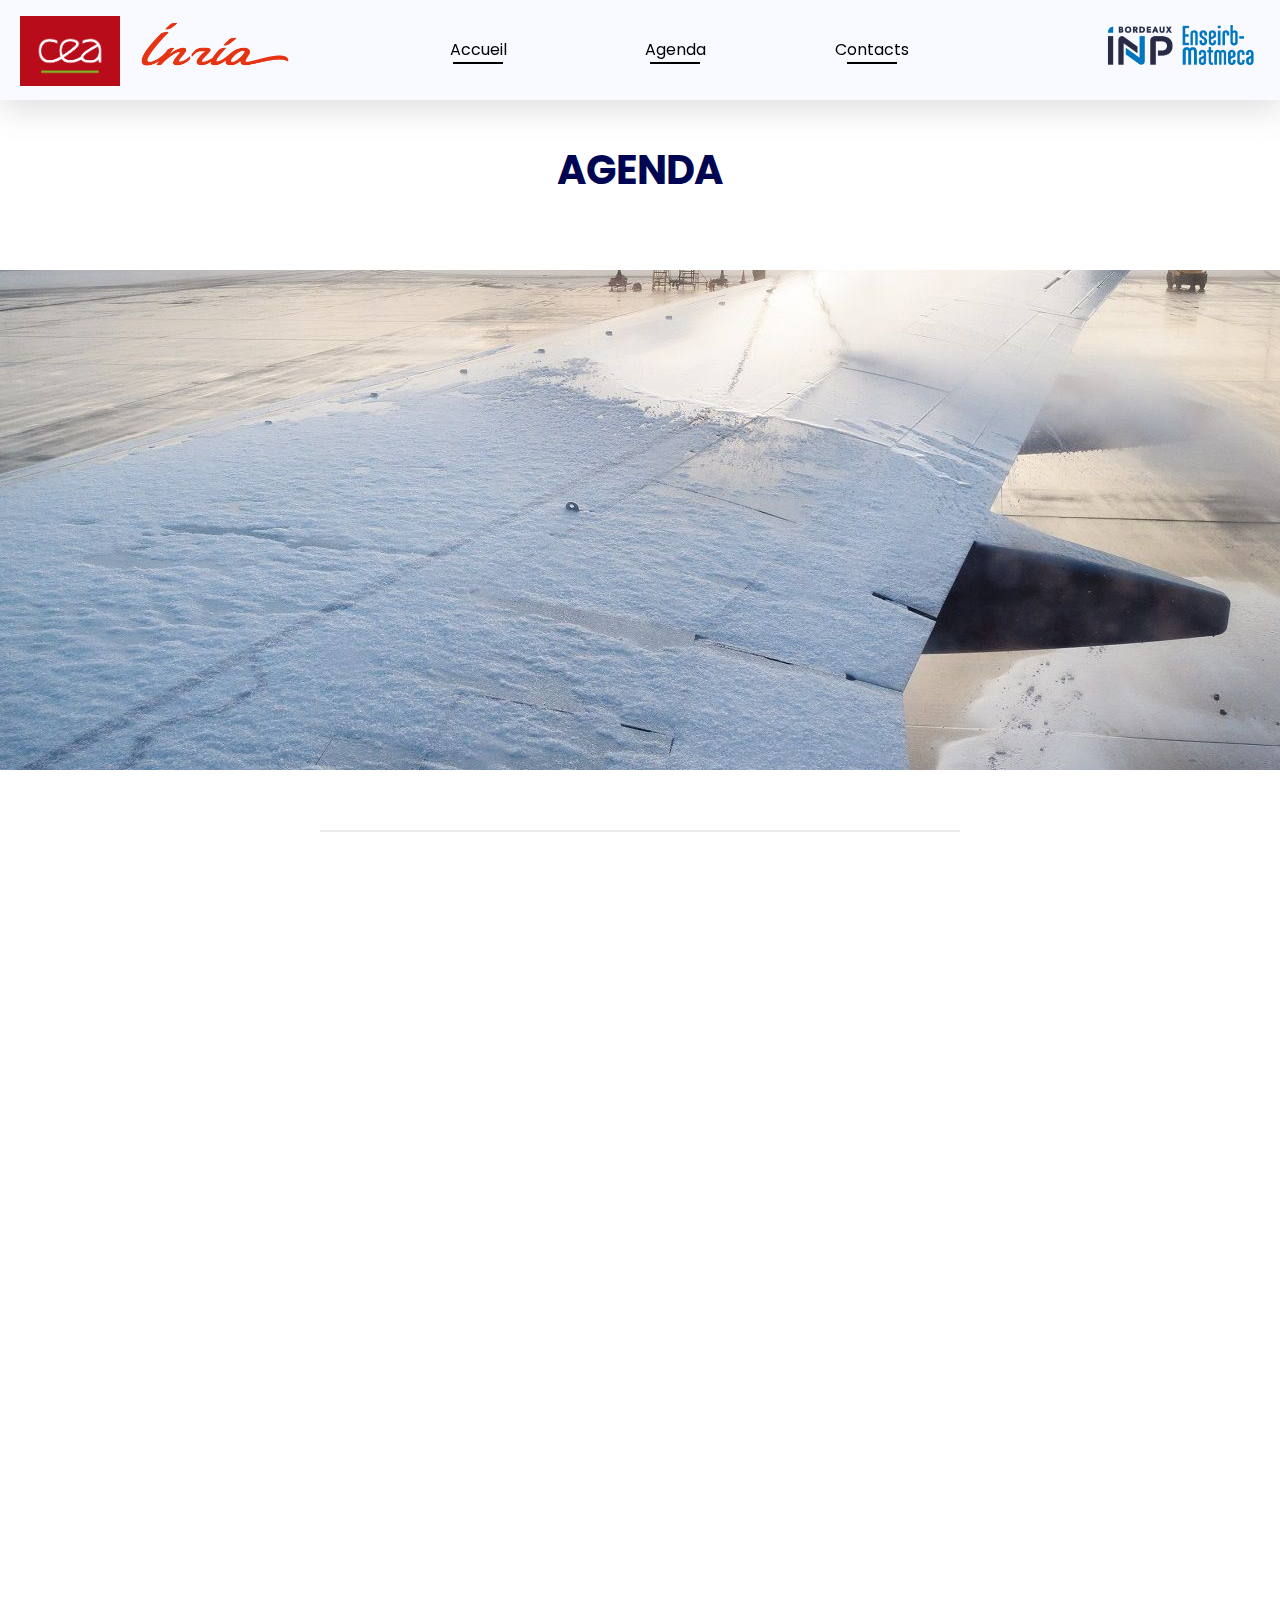
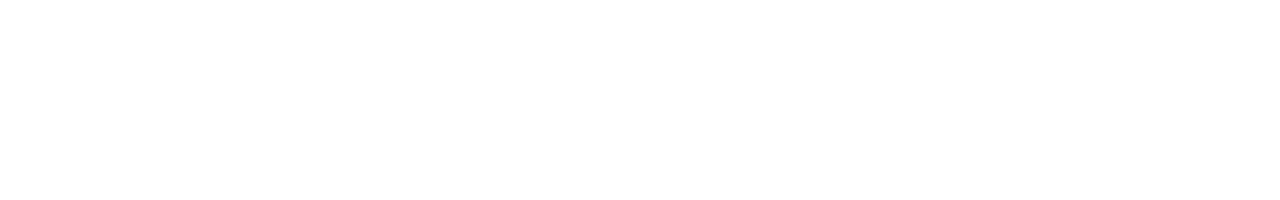
==== Agenda/index.html @ e5166c4a "Add files via upload" ====
<!DOCTYPE html>

<html>

    <head>

        <meta charset="UTF-8">
        <link rel="stylesheet" href="style.css">
        <title>Agenda - Givrage</title>

    </head>

    <body>


        <div class="all">

            <div class="nav">

                <ul class="logo_2">
                    <a href="../index.html"><div class="logo_cea"></div></a>
                    <a href="../index.html"><div class="logo_inria"></div></a>
                </ul>

                <ul class="milieu">

                    <ul class="normal">
                        <a href="../index.html"><li>Accueil</li></a>
                        <div class="trait"></div>
                    </ul>

                    <ul class="particulier">  
                        <a href="./index.html"><li>Agenda</li></a>
                        <div class="trait"></div>
                    </ul>

                    <ul class="normal">
                        <a href="../Contacts/index.html"><li>Contacts</li></a>
                        <div class="trait"></div>
                    </ul>

                </ul>

                <a href="../index.html"><div class="logo"></div></a>
                
            
            </div>

            <div class="titre_partie">

                <div>
                    Agenda
                </div>
                
                
            </div>

            <div class="titre_photo">


            </div>
    
            <div class="trait-niveau">

                <div class="trait-intro">

                </div>

            </div>





        </div>





    </body>


</html>
---- Agenda/style.css ----
@import url('https://fonts.googleapis.com/css2?family=Poppins&display=swap');
@import url('https://fonts.googleapis.com/css2?family=Dancing+Script&display=swap');

*{
    padding: 0; 
    margin: 0; 
}

body{
    scroll-behavior: smooth;
    /* background-image: url("./asset/givrage.jpeg");   */
    background-size: cover;
    background-position:top; 
    background-repeat: no-repeat;

}

li{

    list-style-type: none;
}

a{
    text-decoration: none;
}


.nav{
    position: fixed; 
    display: flex;
    align-items: center;
    justify-content: space-between;
    height: 100px;
    width: 100%;
    /* background-color: rgba(0, 255, 255, 0); */
    background-color: rgba(237, 242, 255, 0.416);
    transition: width 0.5s, height 1s, background-color 0.4s, transform 0.5s;
    z-index: 1000;

}

.nav li{
    color : black; 
}

.nav:hover{
    background-color: rgba(237, 242, 255, 0.416);
    box-shadow: 2px 8px 32px rgba(91, 88, 88, 0.21);
}

.all{
    
    height: 200vh;

}

.logo{
    
    width: 200px;
    height: 100px;

    margin-left: 20px;
    margin-bottom: 70px;
    background-image: url("./asset/Logo_ENSEIRB-MATMECA-Bordeaux_INP.svg.png");  
    background-size: cover;
    background-repeat: no-repeat;

}

.milieu{
    display: flex;
    flex-direction: row;
}

.milieu li{
    font-family: 'Poppins', sans-serif;

}

.milieu .normal{
    display: flex;
    flex-direction: column;
    justify-content: center;
    align-items: center;
    width: 70px;
    margin : 5px 50px; 
    padding: 8px 9px;
    border-radius: 20px 0px 20px 0px;
    transition: width 0.5s, height 1s, background-color 0.4s, transform 0.5s;

}

.particulier{
    display: flex;
    flex-direction: column;
    justify-content: center;
    align-items: center;
    width: 70px;
    margin : 5px 50px; 
    border-radius: 20px 0px 20px 0px;
    padding: 8px 18px;
    transition: width 0.5s, height 1s, background-color 0.9s, transform 0.5s;

    
}

.milieu ul:hover{
    background-color: rgba(113, 113, 113, 0.569);

}

.trait{
    background-color: black;
    height: 2px;
    width: 50px;
}



.logo_2{
    display: flex;
    flex-direction: row;
}

.logo_cea{
    
    width: 100px;
    height: 70px;

    margin-left: 20px;
    margin-bottom: 13px;
    background-image: url("./asset/CEA_logo_nouveau.svg.png");  
    background-size: cover;
    background-position: center;
    margin-top: 15px;

}


.logo_inria{
    
    width: 150px;
    height: 70px;

    margin-left: 20px;
    margin-bottom: 13px;
    background-image: url("./asset/Inr_logo_fr_rouge.png");  
    background-size: cover;
    background-position: center;
    margin-top: 15px;


}


.titre_partie{
    padding-top: 70px;

    font-family: 'Poppins', sans-serif; 
    font-weight: bold; 
    width: 100%;  
    height: 200px; 
    display: flex; 
    justify-content: center; 
    align-items: center;
    font-size: 40px;  
    text-transform: uppercase; 
    color:#000651;

    background-color: eaeaea36; 

    /* background-color: black;  */
}

.titre_photo{
    width: 100%;  
    height: 500px;
    background-image: url("./asset/givrage.jpeg");  
    background-size: cover;
    background-position:center; 
    background-repeat: no-repeat;

}


.titre_photo-1{
    width: 100%;  
    height: 500px;
    background-image: url("./asset/avion.jpg");  
    background-size: cover;
    background-position:center; 
    background-repeat: no-repeat;

}

.trait-niveau{

    display: flex; 
    justify-content: center; 
    align-content: center; 
    width: 100%;  
    height: 50px;

}

.trait-intro{

    margin-top: 60px; 
    width: 50%;  
    height: 2px;
    background-color:#00000014;  
}


.first{

    display: flex; 
    justify-content: center; 
    align-items: center; 
    height: 100vh; 
    width: 100%; 
    /* background-color: black;  */

}

.contenu{

    display: flex; 
    flex-direction: row; 
    justify-content: space-around; 
    margin-top: 100px; 
    height: 500px; 
    width: 100%; 
    
}

.ecrire{

    display: flex; 
    flex-direction: column; 
    align-content: center;
    justify-content: center; 
    height: 500px;
    width: 30%; 
    font-family: "Poppins", sans-serif; 
}

.image-1{

    height: 500px;
    width: 33%; 
    background-image: url("./images/1Goutte_cst_2D_pos.png");  
    background-size: cover;
}



.image-2{


    height: 500px;
    width: 33%; 
    background-image: url("./images/1Goutte_cst_2D_vit.png");  
    background-size: cover;
    z-index: 1000;
}


.image-3{


    height: 500px;
    width: 33%; 
    background-image: url("./images/1Goutte_cst_2D_Re.png");  
    background-size: cover;
    z-index: 1000;
}

.image-4{


    height: 500px;
    width: 33%; 
    background-image: url("./images/xGouttes_cst_3D_pos.png");  
    background-size: cover;
    z-index: 1000;
}


.image-5{


    height: 500px;
    width: 33%; 
    background-image: url("./images/1goutte_ecoulementpotentiel_2D-Pos.png");  
    background-size: cover;
    z-index: 1000;
}


.image-6{


    height: 500px;
    width: 33%; 
    background-image: url("./images/1goutte_ecpot_2D-Vitesse.png");  
    background-size: cover;
    z-index: 1000;
}












.image-7{

    height: 500px;
    width: 33%; 
    background-image: url("./images/1goutte_ecpot_2D-RE.png");  
    background-size: cover;
}



.image-8{


    height: 500px;
    width: 33%; 
    background-image: url("./images/xGouttes_ecpot_2D.png");  
    background-size: cover;
    z-index: 1000;
}


.image-9{


    height: 500px;
    width: 33%; 
    background-image: url("./images/1goutte-ecpot-3D-pos.png");  
    background-size: cover;
    z-index: 1000;
}

.image-10{


    height: 500px;
    width: 33%; 
    background-image: url("./images/1goutte_ecpot_3D-Vitesse.png");  
    background-size: cover;
    z-index: 1000;
}


.image-11{


    height: 500px;
    width: 33%; 
    background-image: url("./images/1goutte_ecpot_3D-RE.png");  
    background-size: cover;
    z-index: 1000;
}


.image-12{


    height: 500px;
    width: 33%; 
    background-image: url("./images/xGouttes_ecpot_3D_pos.png");  
    background-size: cover;
    z-index: 1000;
}















.trait-fin{

    height: 2px; 
    width: 100%; 
    margin-top: 20px; 
    background-color:#00000014;  

}
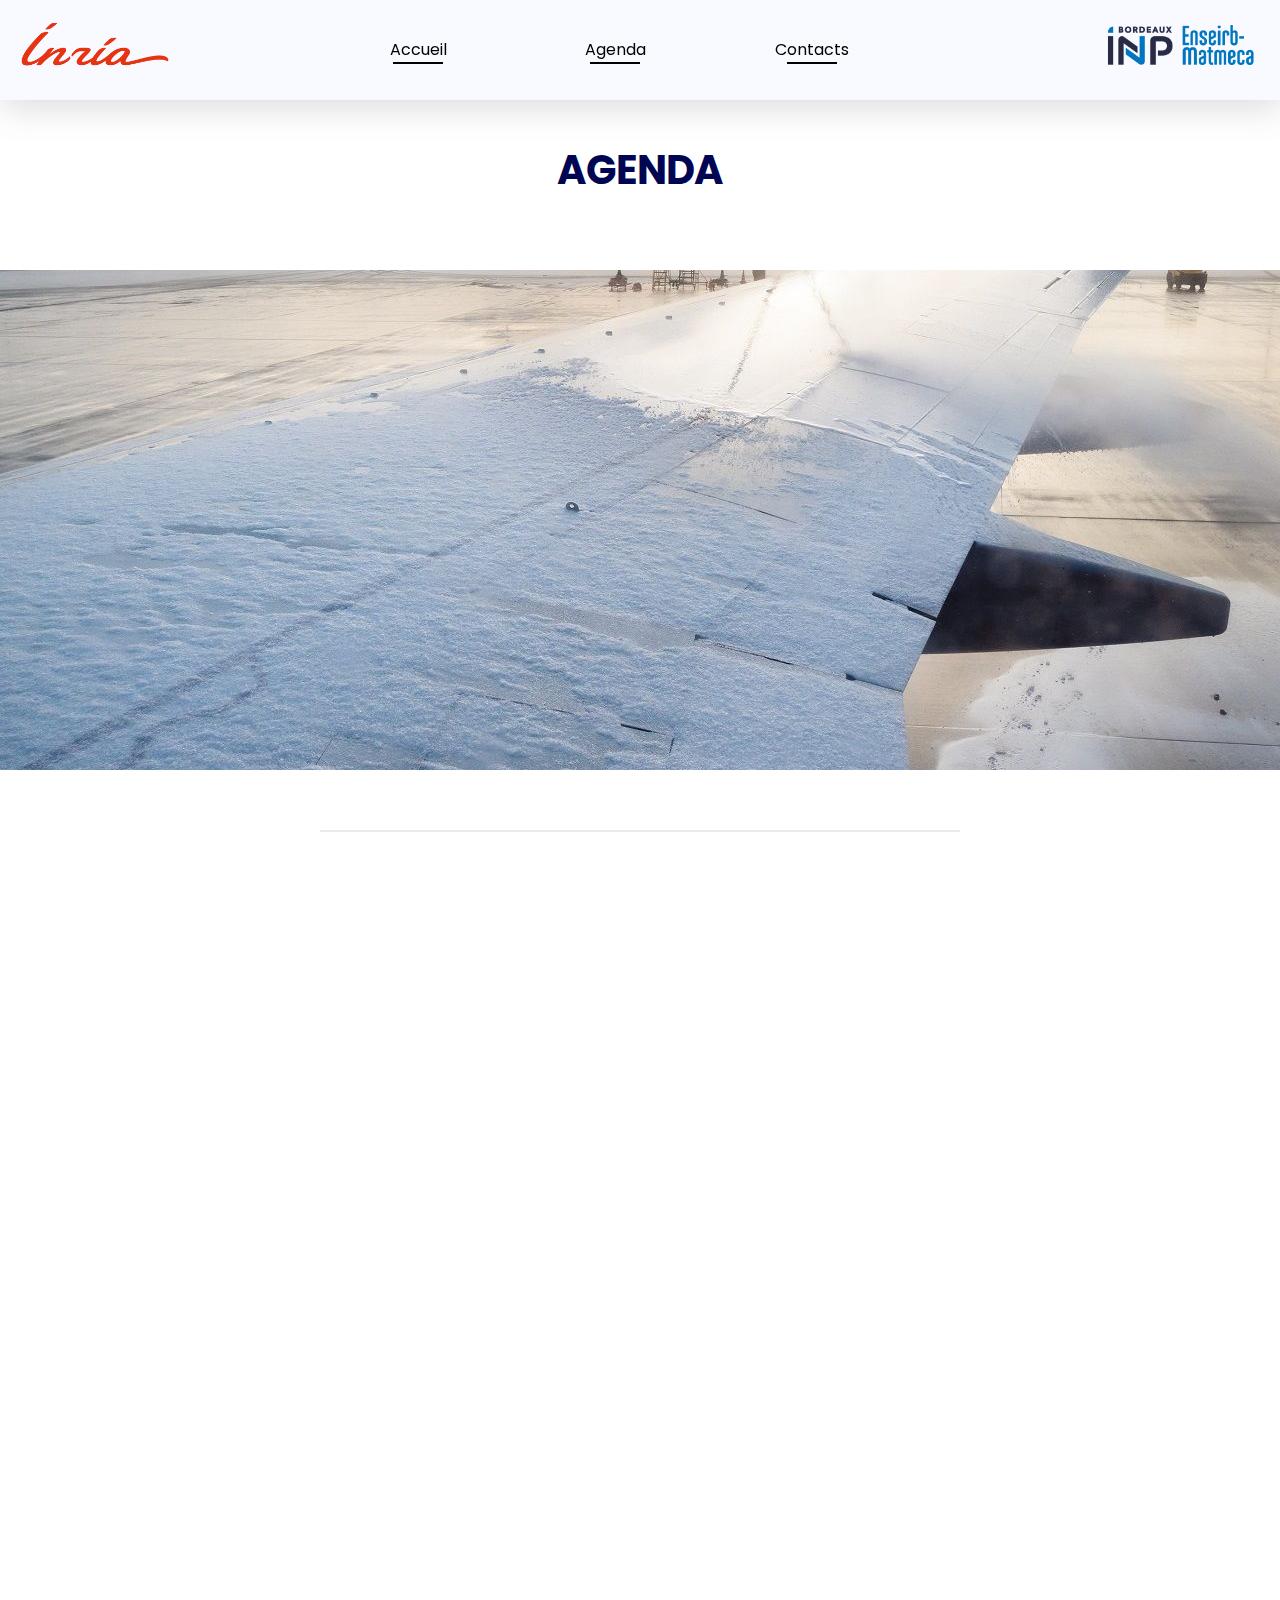
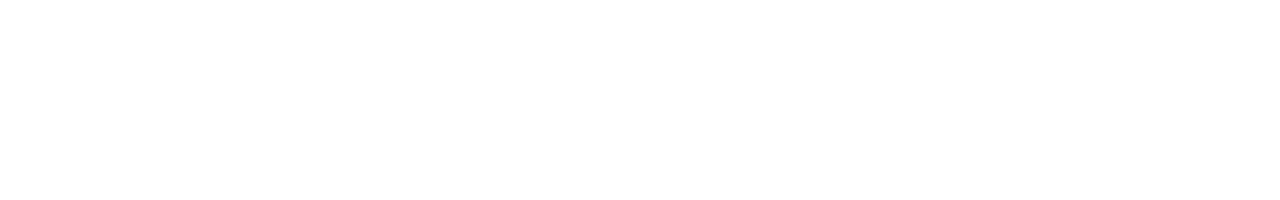
==== commit d5fb07eb: "Correction Logo" ====
--- a/Agenda/index.html
+++ b/Agenda/index.html
@@ -18,7 +18,6 @@
             <div class="nav">
 
                 <ul class="logo_2">
-                    <a href="../index.html"><div class="logo_cea"></div></a>
                     <a href="../index.html"><div class="logo_inria"></div></a>
                 </ul>
 
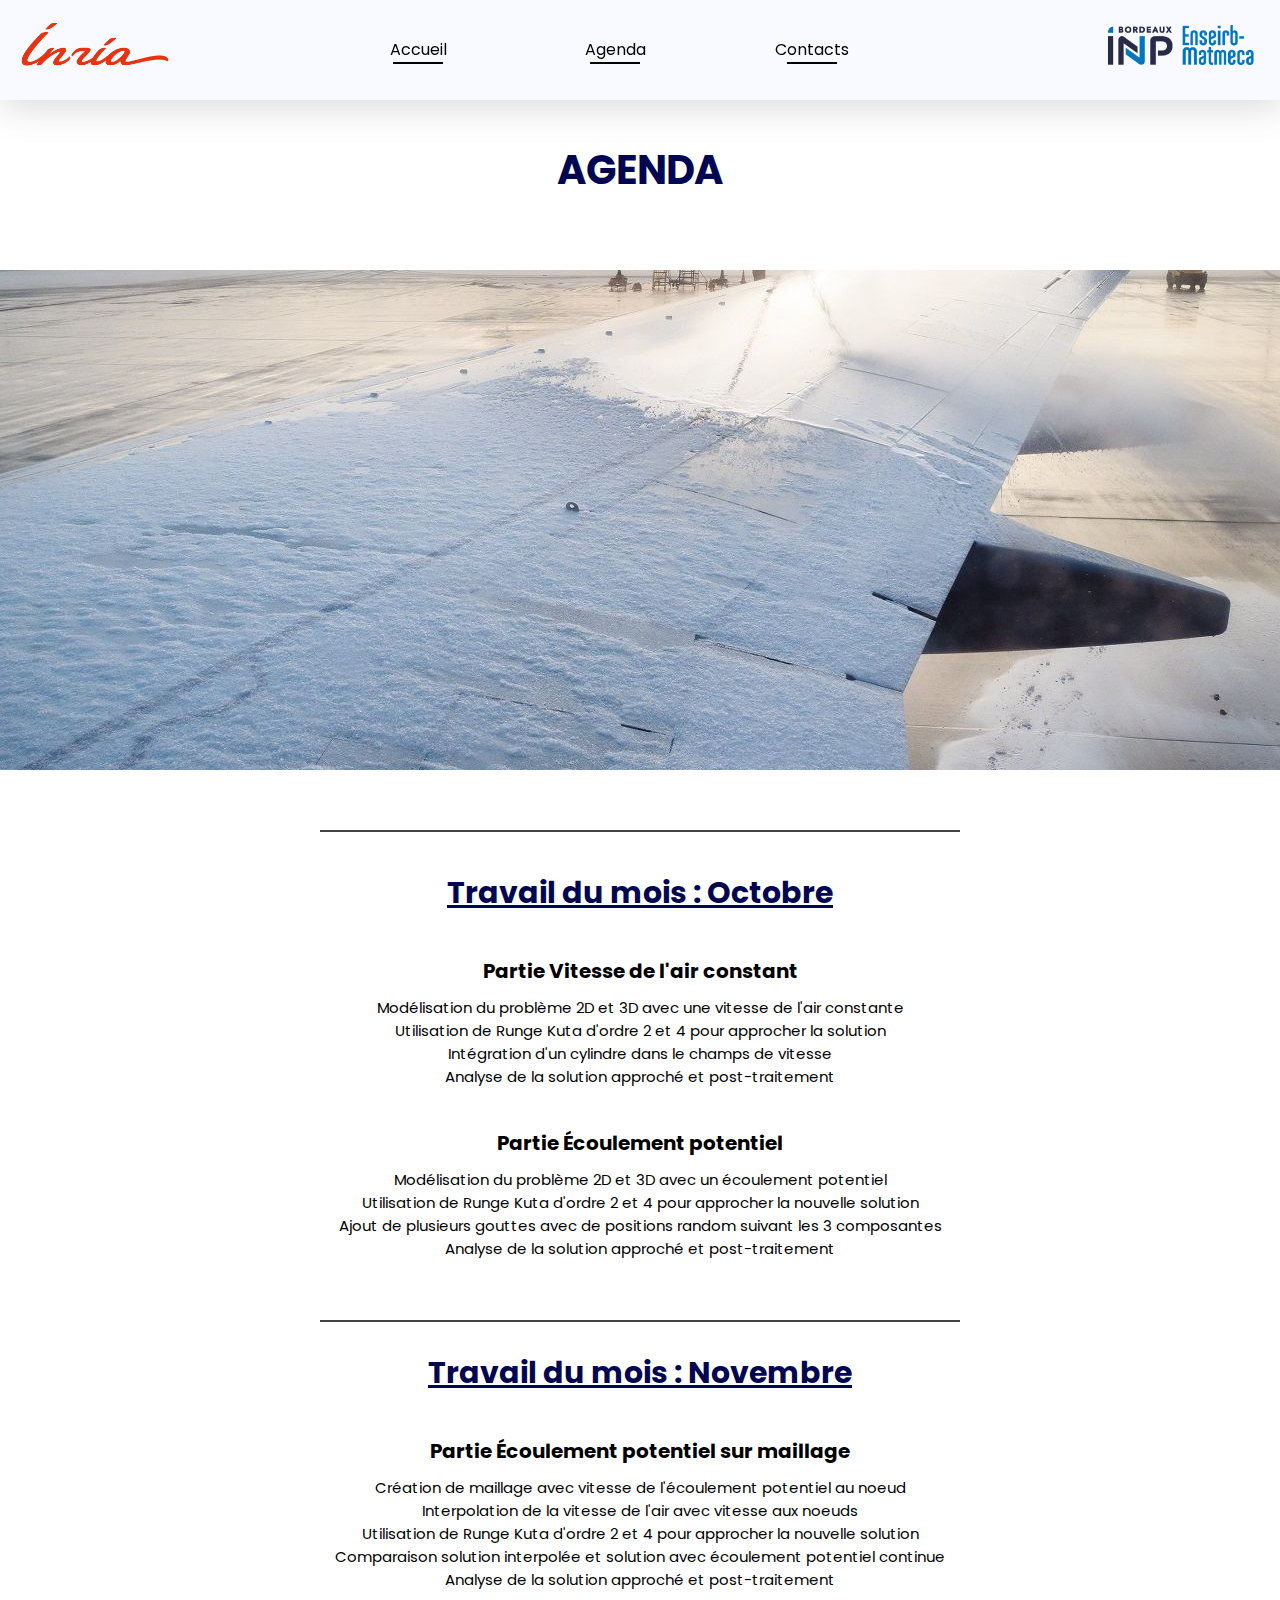
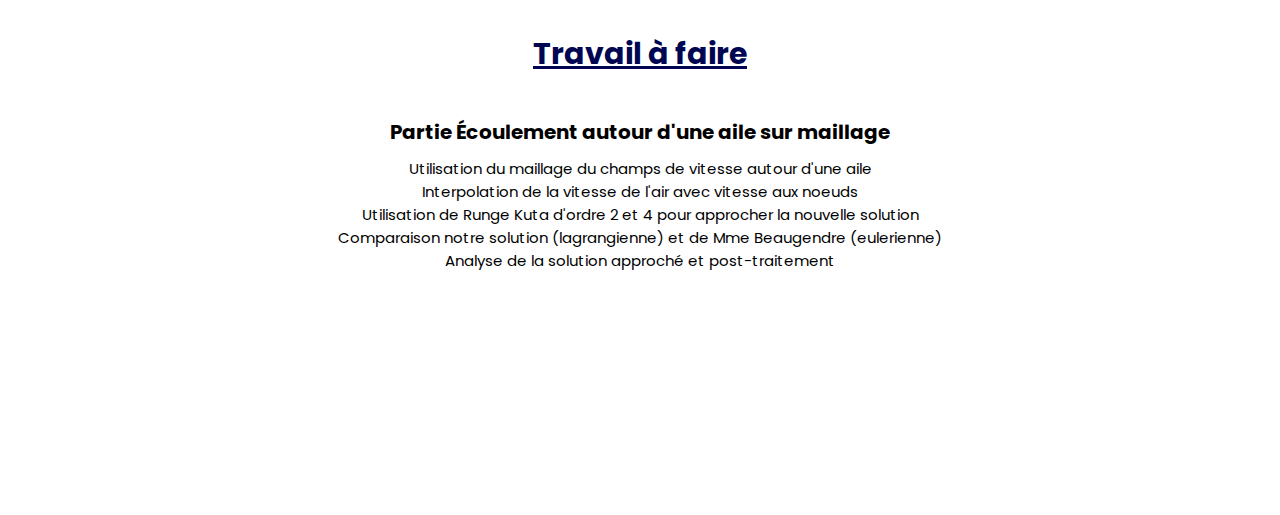
==== commit 90f35a37: "ajout de la page agenda" ====
--- a/Agenda/index.html
+++ b/Agenda/index.html
@@ -61,12 +61,69 @@
     
             <div class="trait-niveau">
 
-                <div class="trait-intro">
-
-                </div>
+                <div class="trait-intro"></div>
 
             </div>
 
+
+            <div class="bloc_note">
+
+                <div class="mois">
+                    <div>Travail du mois : Octobre</div> 
+                </div>
+
+                <ul class="task">
+                    <div class="titre">Partie Vitesse de l'air constant</div>
+                    <li>Modélisation du problème 2D et 3D avec une vitesse de l'air constante</li>
+                    <li>Utilisation de Runge Kuta d'ordre 2 et 4 pour approcher la solution</li>
+                    <li>Intégration d'un cylindre dans le champs de vitesse</li>
+                    <li>Analyse de la solution approché et post-traitement</li>
+                </ul>
+
+                <ul class="task">
+                    <div class="titre">Partie Écoulement potentiel</div>
+                    <li>Modélisation du problème 2D et 3D avec un écoulement potentiel</li>
+                    <li>Utilisation de Runge Kuta d'ordre 2 et 4 pour approcher la nouvelle solution</li>
+                    <li>Ajout de plusieurs gouttes avec de positions random suivant les 3 composantes</li>
+                    <li>Analyse de la solution approché et post-traitement</li>
+                </ul>
+
+                <div class="trait-niveau">
+
+                    <div class="trait-intro"></div>
+    
+                </div>
+
+                <div class="mois_novembre">
+                    <div>Travail du mois : Novembre</div> 
+                </div>
+
+
+                <ul class="task">
+                    <div class="titre">Partie Écoulement potentiel sur maillage</div>
+                    <li>Création de maillage avec vitesse de l'écoulement potentiel au noeud</li>
+                    <li>Interpolation de la vitesse de l'air avec vitesse aux noeuds</li>
+                    <li>Utilisation de Runge Kuta d'ordre 2 et 4 pour approcher la nouvelle solution</li>
+                    <li>Comparaison solution interpolée et solution avec écoulement potentiel continue</li>
+                    <li>Analyse de la solution approché et post-traitement</li>
+                </ul>
+
+
+                <div class="mois_novembre">
+                    <div>Travail à faire</div> 
+                </div>
+
+
+                <ul class="task">
+                    <div class="titre">Partie Écoulement autour d'une aile sur maillage</div>
+                    <li>Utilisation du maillage du champs de vitesse autour d'une aile</li>
+                    <li>Interpolation de la vitesse de l'air avec vitesse aux noeuds</li>
+                    <li>Utilisation de Runge Kuta d'ordre 2 et 4 pour approcher la nouvelle solution</li>
+                    <li>Comparaison notre solution (lagrangienne) et de Mme Beaugendre (eulerienne)</li>
+                    <li>Analyse de la solution approché et post-traitement</li>
+                </ul>
+
+            </div>
 
 
 
--- a/Agenda/style.css
+++ b/Agenda/style.css
@@ -15,10 +15,7 @@
 
 }
 
-li{
-
-    list-style-type: none;
-}
+
 
 a{
     text-decoration: none;
@@ -50,7 +47,7 @@
 
 .all{
     
-    height: 200vh;
+    height: 235vh;
 
 }
 
@@ -74,8 +71,11 @@
 
 .milieu li{
     font-family: 'Poppins', sans-serif;
-
-}
+    list-style: none;
+
+
+}
+
 
 .milieu .normal{
     display: flex;
@@ -122,19 +122,6 @@
     flex-direction: row;
 }
 
-.logo_cea{
-    
-    width: 100px;
-    height: 70px;
-
-    margin-left: 20px;
-    margin-bottom: 13px;
-    background-image: url("./asset/CEA_logo_nouveau.svg.png");  
-    background-size: cover;
-    background-position: center;
-    margin-top: 15px;
-
-}
 
 
 .logo_inria{
@@ -208,199 +195,70 @@
     margin-top: 60px; 
     width: 50%;  
     height: 2px;
-    background-color:#00000014;  
-}
-
-
-.first{
-
-    display: flex; 
-    justify-content: center; 
-    align-items: center; 
-    height: 100vh; 
-    width: 100%; 
-    /* background-color: black;  */
-
-}
-
-.contenu{
-
-    display: flex; 
-    flex-direction: row; 
-    justify-content: space-around; 
-    margin-top: 100px; 
-    height: 500px; 
-    width: 100%; 
-    
-}
-
-.ecrire{
-
-    display: flex; 
-    flex-direction: column; 
-    align-content: center;
-    justify-content: center; 
-    height: 500px;
-    width: 30%; 
-    font-family: "Poppins", sans-serif; 
-}
-
-.image-1{
-
-    height: 500px;
-    width: 33%; 
-    background-image: url("./images/1Goutte_cst_2D_pos.png");  
-    background-size: cover;
-}
-
-
-
-.image-2{
-
-
-    height: 500px;
-    width: 33%; 
-    background-image: url("./images/1Goutte_cst_2D_vit.png");  
-    background-size: cover;
-    z-index: 1000;
-}
-
-
-.image-3{
-
-
-    height: 500px;
-    width: 33%; 
-    background-image: url("./images/1Goutte_cst_2D_Re.png");  
-    background-size: cover;
-    z-index: 1000;
-}
-
-.image-4{
-
-
-    height: 500px;
-    width: 33%; 
-    background-image: url("./images/xGouttes_cst_3D_pos.png");  
-    background-size: cover;
-    z-index: 1000;
-}
-
-
-.image-5{
-
-
-    height: 500px;
-    width: 33%; 
-    background-image: url("./images/1goutte_ecoulementpotentiel_2D-Pos.png");  
-    background-size: cover;
-    z-index: 1000;
-}
-
-
-.image-6{
-
-
-    height: 500px;
-    width: 33%; 
-    background-image: url("./images/1goutte_ecpot_2D-Vitesse.png");  
-    background-size: cover;
-    z-index: 1000;
-}
-
-
-
-
-
-
-
-
-
-
-
-
-.image-7{
-
-    height: 500px;
-    width: 33%; 
-    background-image: url("./images/1goutte_ecpot_2D-RE.png");  
-    background-size: cover;
-}
-
-
-
-.image-8{
-
-
-    height: 500px;
-    width: 33%; 
-    background-image: url("./images/xGouttes_ecpot_2D.png");  
-    background-size: cover;
-    z-index: 1000;
-}
-
-
-.image-9{
-
-
-    height: 500px;
-    width: 33%; 
-    background-image: url("./images/1goutte-ecpot-3D-pos.png");  
-    background-size: cover;
-    z-index: 1000;
-}
-
-.image-10{
-
-
-    height: 500px;
-    width: 33%; 
-    background-image: url("./images/1goutte_ecpot_3D-Vitesse.png");  
-    background-size: cover;
-    z-index: 1000;
-}
-
-
-.image-11{
-
-
-    height: 500px;
-    width: 33%; 
-    background-image: url("./images/1goutte_ecpot_3D-RE.png");  
-    background-size: cover;
-    z-index: 1000;
-}
-
-
-.image-12{
-
-
-    height: 500px;
-    width: 33%; 
-    background-image: url("./images/xGouttes_ecpot_3D_pos.png");  
-    background-size: cover;
-    z-index: 1000;
-}
-
-
-
-
-
-
-
-
-
-
-
-
-
-
-
-.trait-fin{
-
-    height: 2px; 
-    width: 100%; 
-    margin-top: 20px; 
-    background-color:#00000014;  
-
-}
+    background-color:#000000bc;  
+}
+
+
+.bloc_note{
+
+
+
+    width: 100%;  
+    height: 400px;
+    background-color: rgb(255, 255, 255);
+
+    margin-top: 50px;
+    display: flex;
+    flex-direction: column;
+}
+
+
+.mois{
+    display: flex; 
+    justify-content: center;
+    align-items: center;
+}
+
+.mois_novembre{
+    display: flex; 
+    justify-content: center;
+    align-items: center;
+    margin-top: 40px;
+}
+
+.mois div{
+    font-family: "Poppins", sans-serif;
+    font-size: 30px;
+    font-weight: bold;
+    text-decoration: underline;
+    color: #000651;
+
+
+}
+
+.mois_novembre div{
+    font-family: "Poppins", sans-serif;
+    font-size: 30px;
+    font-weight: bold;
+    text-decoration: underline;
+    color: #000651;
+}
+
+.task{
+
+    margin-top: 40px;
+    font-family: "Poppins", sans-serif;
+    font-size: 15px;
+}
+
+.task li{
+    text-align: center;
+}
+
+.titre{
+    text-align: center;
+    margin-bottom: 10px;
+    font-family: "Poppins", sans-serif;
+    font-size: 20px;
+    font-weight: bold; 
+}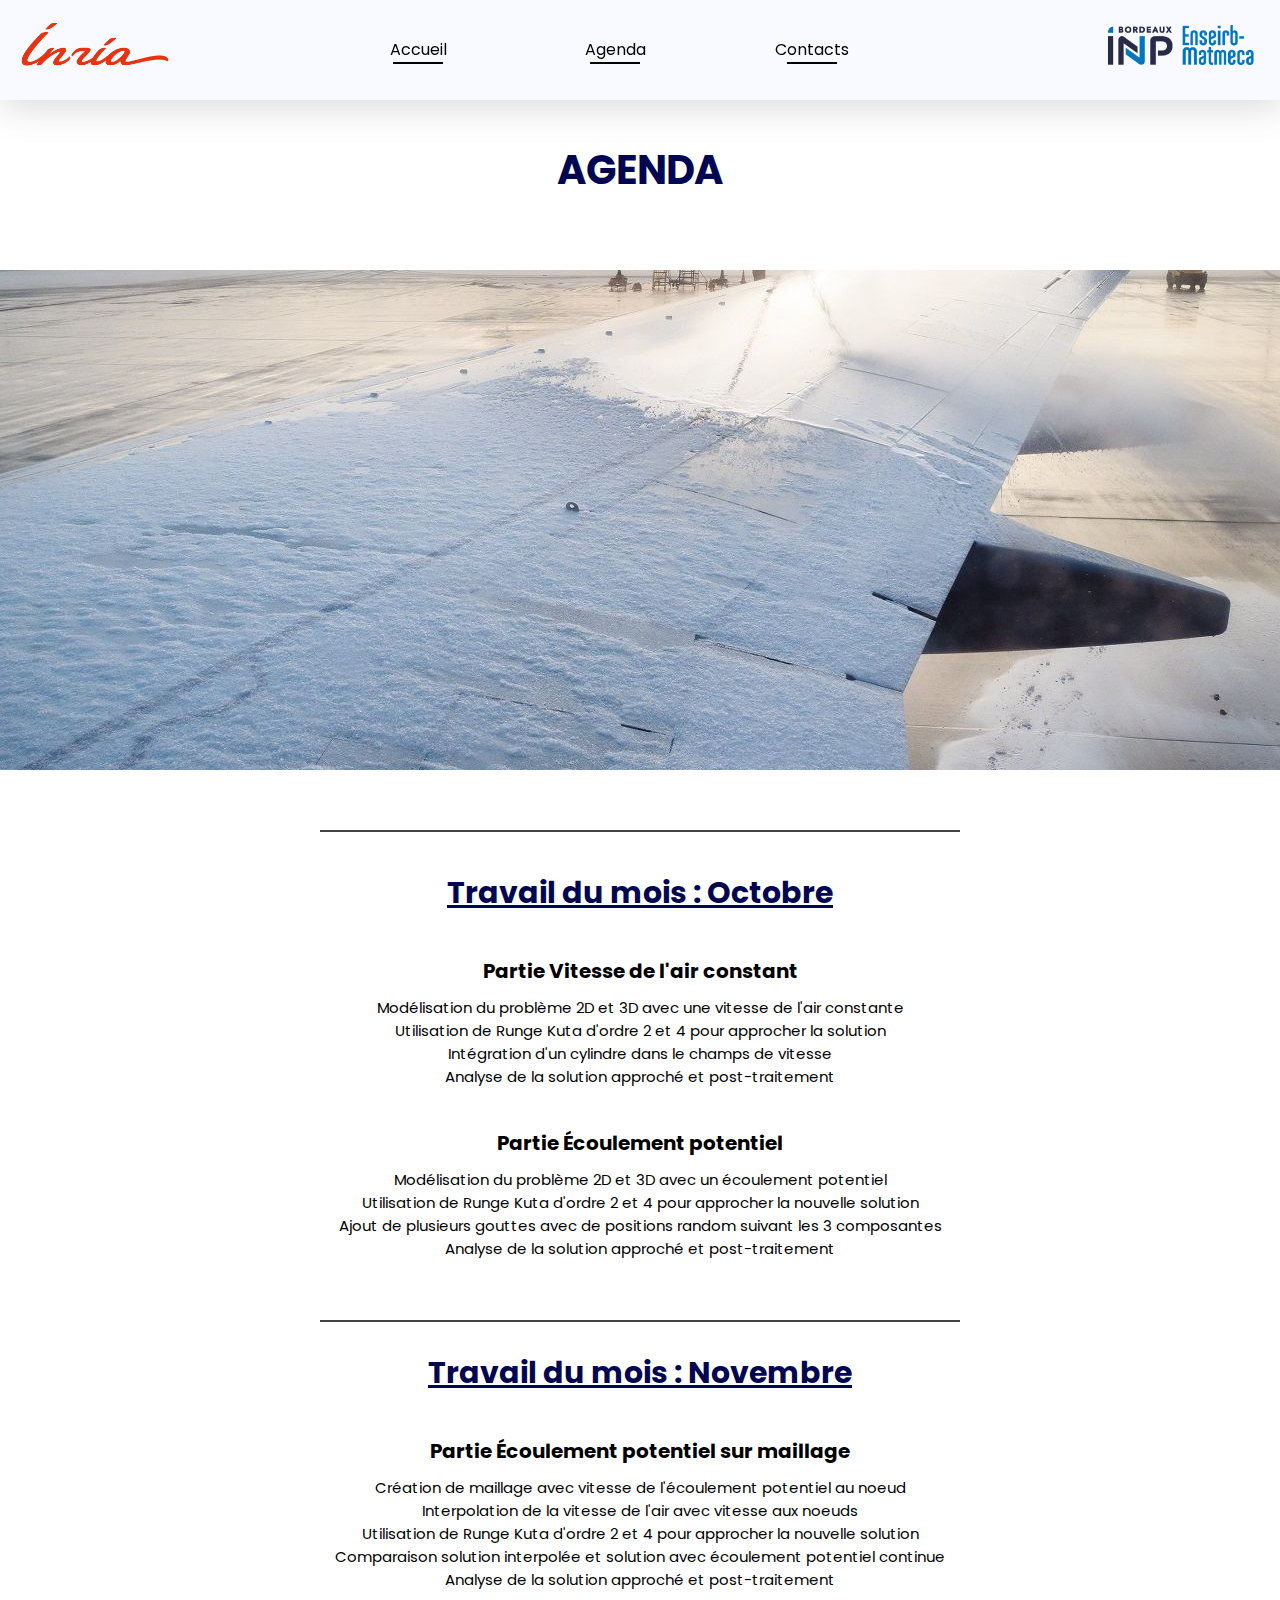
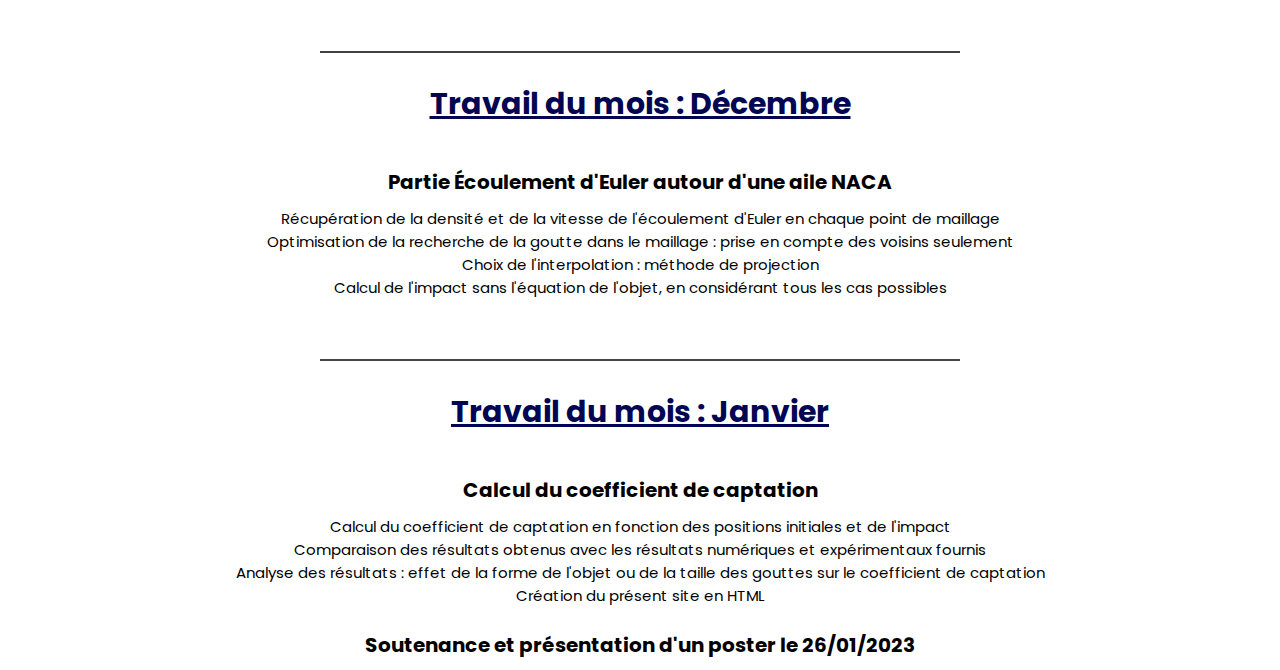
==== commit f4ec2cbe: "agenda complétion" ====
--- a/Agenda/index.html
+++ b/Agenda/index.html
@@ -109,18 +109,41 @@
                 </ul>
 
 
+                <div class="trait-niveau">
+                    <div class="trait-intro"></div>
+                </div>
+
                 <div class="mois_novembre">
-                    <div>Travail à faire</div> 
+                    <div>Travail du mois : Décembre</div> 
                 </div>
 
 
                 <ul class="task">
-                    <div class="titre">Partie Écoulement autour d'une aile sur maillage</div>
-                    <li>Utilisation du maillage du champs de vitesse autour d'une aile</li>
-                    <li>Interpolation de la vitesse de l'air avec vitesse aux noeuds</li>
-                    <li>Utilisation de Runge Kuta d'ordre 2 et 4 pour approcher la nouvelle solution</li>
-                    <li>Comparaison notre solution (lagrangienne) et de Mme Beaugendre (eulerienne)</li>
-                    <li>Analyse de la solution approché et post-traitement</li>
+                    <div class="titre">Partie Écoulement d'Euler autour d'une aile NACA</div>
+                    <li>Récupération de la densité et de la vitesse de l'écoulement d'Euler en chaque point de maillage</li>
+                    <li>Optimisation de la recherche de la goutte dans le maillage : prise en compte des voisins seulement</li>
+                    <li>Choix de l'interpolation : méthode de projection</li>
+                    <li>Calcul de l'impact sans l'équation de l'objet, en considérant tous les cas possibles</li>
+                </ul>
+
+                <div class="trait-niveau">
+                    <div class="trait-intro"></div>
+                </div>
+
+                <div class="mois_novembre">
+                    <div>Travail du mois : Janvier</div> 
+                </div>
+
+
+                <ul class="task">
+                    <div class="titre">Calcul du coefficient de captation</div>
+                    <li>Calcul du coefficient de captation en fonction des positions initiales et de l'impact</li>
+                    <li>Comparaison des résultats obtenus avec les résultats numériques et expérimentaux fournis</li>
+                    <li>Analyse des résultats : effet de la forme de l'objet ou de la taille des gouttes sur le coefficient de captation</li>
+                    <li>Création du présent site en HTML</li>
+                    <li></li>
+
+                    <div class="titre">Soutenance et présentation d'un poster le 26/01/2023</div>
                 </ul>
 
             </div>
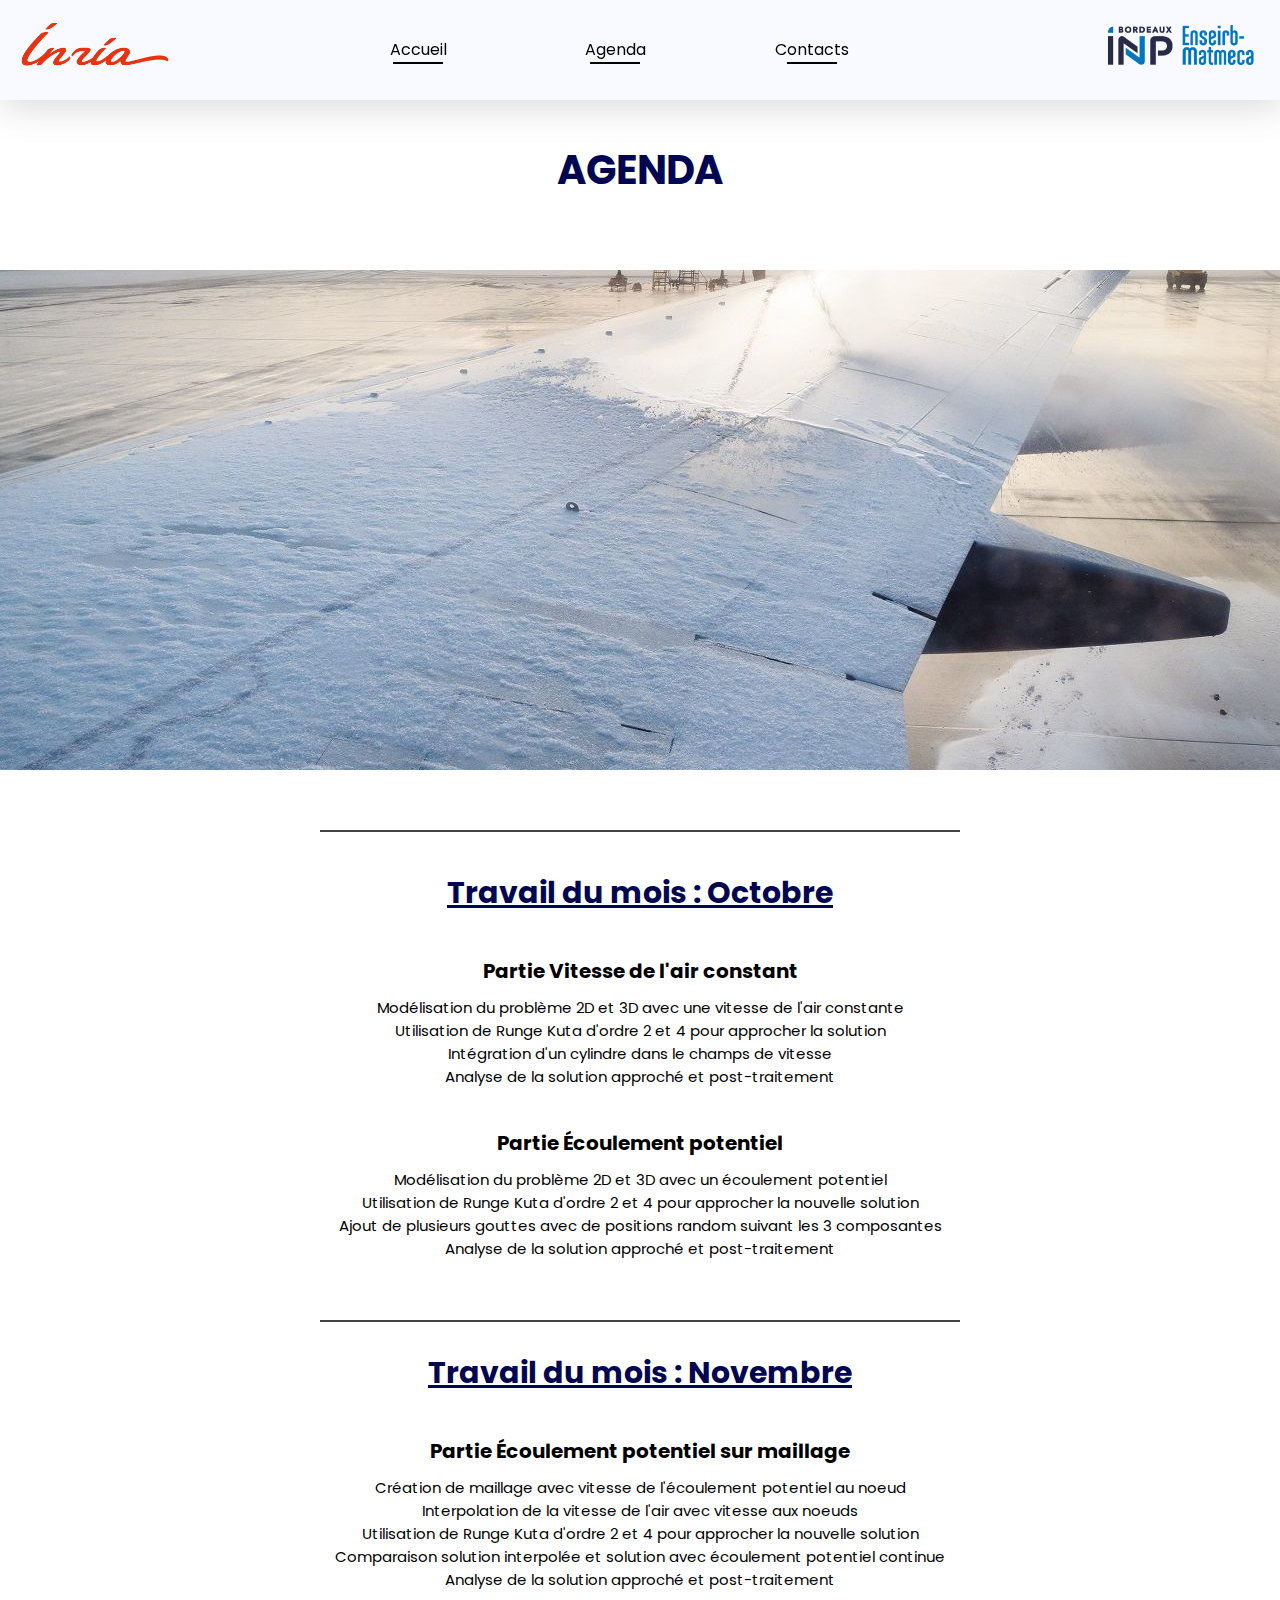
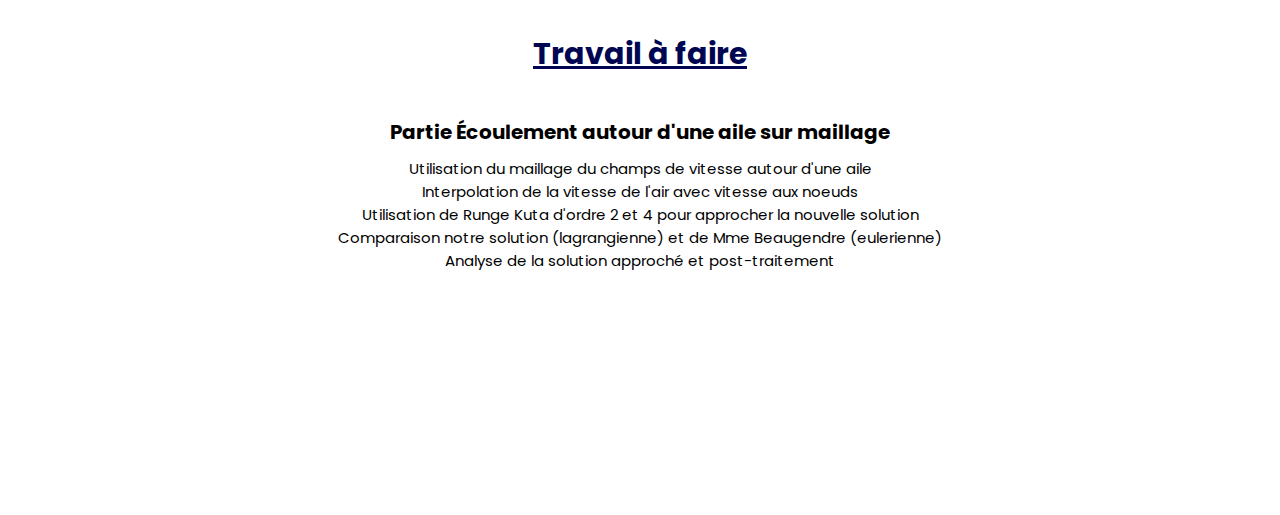
==== commit f0bbf207: "Tout bien" ====
--- a/Agenda/index.html
+++ b/Agenda/index.html
@@ -18,7 +18,7 @@
             <div class="nav">
 
                 <ul class="logo_2">
-                    <a href="../index.html"><div class="logo_inria"></div></a>
+                    <a href="https://www.inria.fr/fr"><div class="logo_inria"></div></a>
                 </ul>
 
                 <ul class="milieu">
@@ -40,7 +40,7 @@
 
                 </ul>
 
-                <a href="../index.html"><div class="logo"></div></a>
+                <a href="https://www.bordeaux-inp.fr/fr"><div class="logo"></div></a>
                 
             
             </div>
@@ -109,41 +109,18 @@
                 </ul>
 
 
-                <div class="trait-niveau">
-                    <div class="trait-intro"></div>
-                </div>
-
                 <div class="mois_novembre">
-                    <div>Travail du mois : Décembre</div> 
+                    <div>Travail à faire</div> 
                 </div>
 
 
                 <ul class="task">
-                    <div class="titre">Partie Écoulement d'Euler autour d'une aile NACA</div>
-                    <li>Récupération de la densité et de la vitesse de l'écoulement d'Euler en chaque point de maillage</li>
-                    <li>Optimisation de la recherche de la goutte dans le maillage : prise en compte des voisins seulement</li>
-                    <li>Choix de l'interpolation : méthode de projection</li>
-                    <li>Calcul de l'impact sans l'équation de l'objet, en considérant tous les cas possibles</li>
-                </ul>
-
-                <div class="trait-niveau">
-                    <div class="trait-intro"></div>
-                </div>
-
-                <div class="mois_novembre">
-                    <div>Travail du mois : Janvier</div> 
-                </div>
-
-
-                <ul class="task">
-                    <div class="titre">Calcul du coefficient de captation</div>
-                    <li>Calcul du coefficient de captation en fonction des positions initiales et de l'impact</li>
-                    <li>Comparaison des résultats obtenus avec les résultats numériques et expérimentaux fournis</li>
-                    <li>Analyse des résultats : effet de la forme de l'objet ou de la taille des gouttes sur le coefficient de captation</li>
-                    <li>Création du présent site en HTML</li>
-                    <li></li>
-
-                    <div class="titre">Soutenance et présentation d'un poster le 26/01/2023</div>
+                    <div class="titre">Partie Écoulement autour d'une aile sur maillage</div>
+                    <li>Utilisation du maillage du champs de vitesse autour d'une aile</li>
+                    <li>Interpolation de la vitesse de l'air avec vitesse aux noeuds</li>
+                    <li>Utilisation de Runge Kuta d'ordre 2 et 4 pour approcher la nouvelle solution</li>
+                    <li>Comparaison notre solution (lagrangienne) et de Mme Beaugendre (eulerienne)</li>
+                    <li>Analyse de la solution approché et post-traitement</li>
                 </ul>
 
             </div>
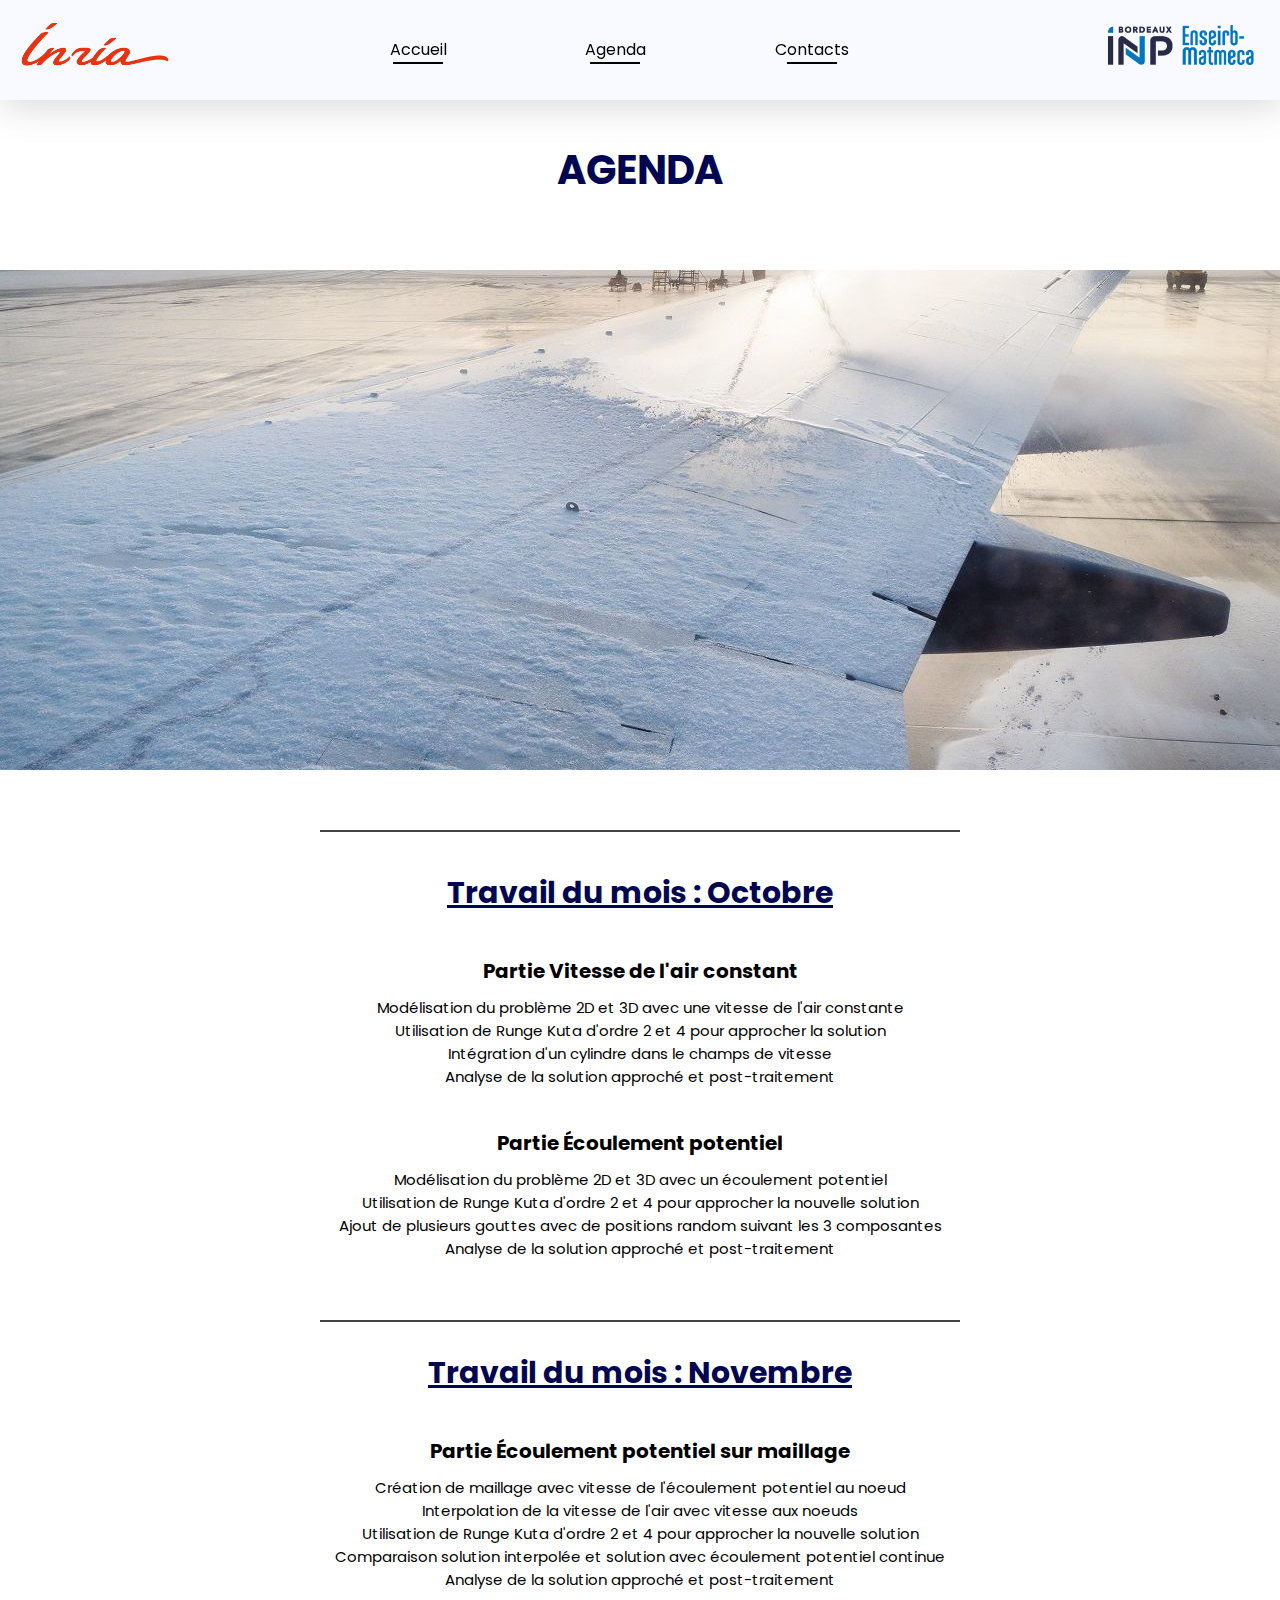
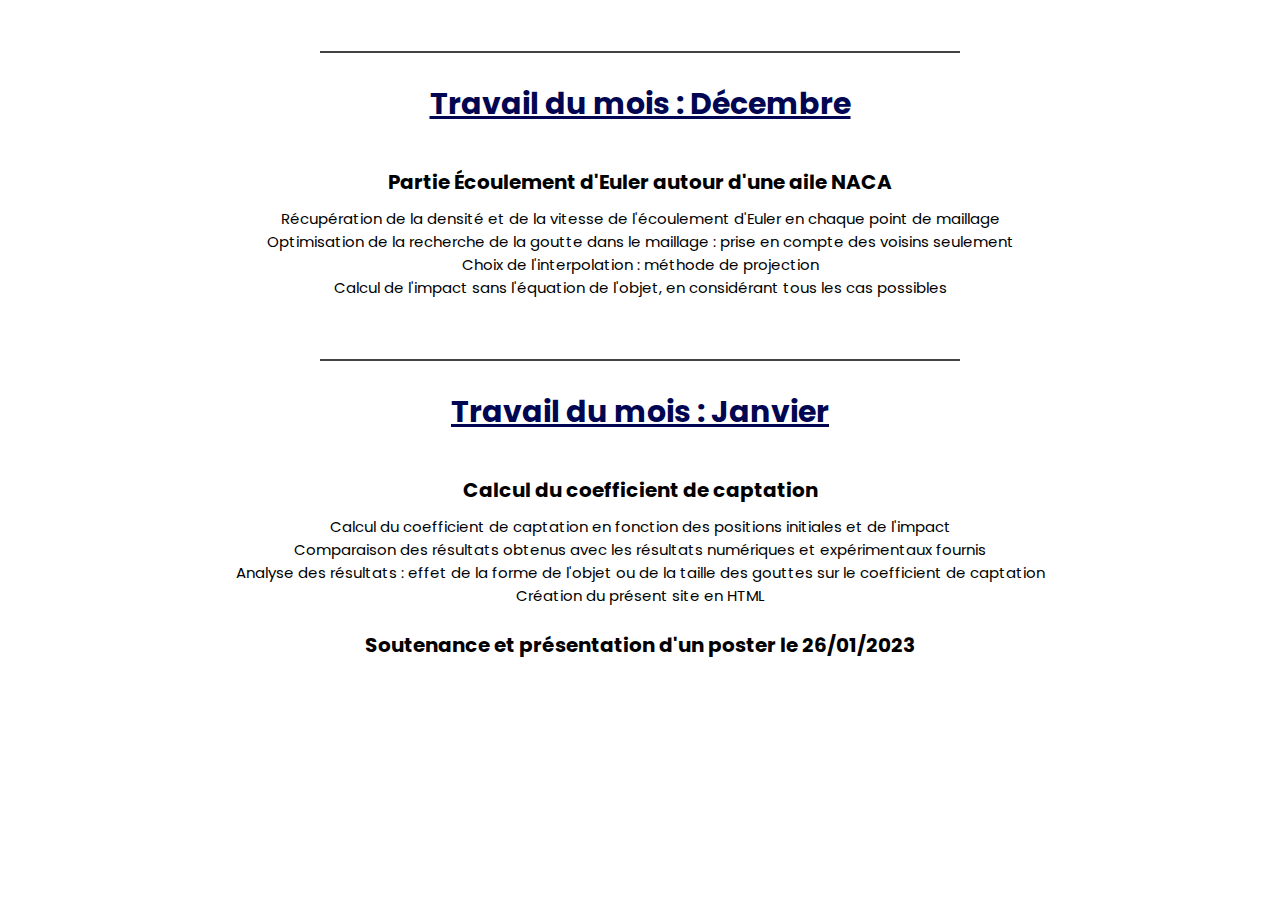
==== commit dad4cc1b: "plus de point" ====
--- a/Agenda/index.html
+++ b/Agenda/index.html
@@ -109,18 +109,40 @@
                 </ul>
 
 
+                <div class="trait-niveau">
+                    <div class="trait-intro"></div>
+                </div>
+
                 <div class="mois_novembre">
-                    <div>Travail à faire</div> 
+                    <div>Travail du mois : Décembre</div> 
                 </div>
 
 
                 <ul class="task">
-                    <div class="titre">Partie Écoulement autour d'une aile sur maillage</div>
-                    <li>Utilisation du maillage du champs de vitesse autour d'une aile</li>
-                    <li>Interpolation de la vitesse de l'air avec vitesse aux noeuds</li>
-                    <li>Utilisation de Runge Kuta d'ordre 2 et 4 pour approcher la nouvelle solution</li>
-                    <li>Comparaison notre solution (lagrangienne) et de Mme Beaugendre (eulerienne)</li>
-                    <li>Analyse de la solution approché et post-traitement</li>
+                    <div class="titre">Partie Écoulement d'Euler autour d'une aile NACA</div>
+                    <li>Récupération de la densité et de la vitesse de l'écoulement d'Euler en chaque point de maillage</li>
+                    <li>Optimisation de la recherche de la goutte dans le maillage : prise en compte des voisins seulement</li>
+                    <li>Choix de l'interpolation : méthode de projection</li>
+                    <li>Calcul de l'impact sans l'équation de l'objet, en considérant tous les cas possibles</li>
+                </ul>
+
+                <div class="trait-niveau">
+                    <div class="trait-intro"></div>
+                </div>
+
+                <div class="mois_novembre">
+                    <div>Travail du mois : Janvier</div> 
+                </div>
+
+
+                <ul class="task">
+                    <div class="titre">Calcul du coefficient de captation</div>
+                    <li>Calcul du coefficient de captation en fonction des positions initiales et de l'impact</li>
+                    <li>Comparaison des résultats obtenus avec les résultats numériques et expérimentaux fournis</li>
+                    <li>Analyse des résultats : effet de la forme de l'objet ou de la taille des gouttes sur le coefficient de captation</li>
+                    <li>Création du présent site en HTML</li>
+                    <br>
+                    <div class="titre">Soutenance et présentation d'un poster le 26/01/2023</div>
                 </ul>
 
             </div>
--- a/Agenda/style.css
+++ b/Agenda/style.css
@@ -47,7 +47,7 @@
 
 .all{
     
-    height: 235vh;
+    height: 280vh;
 
 }
 
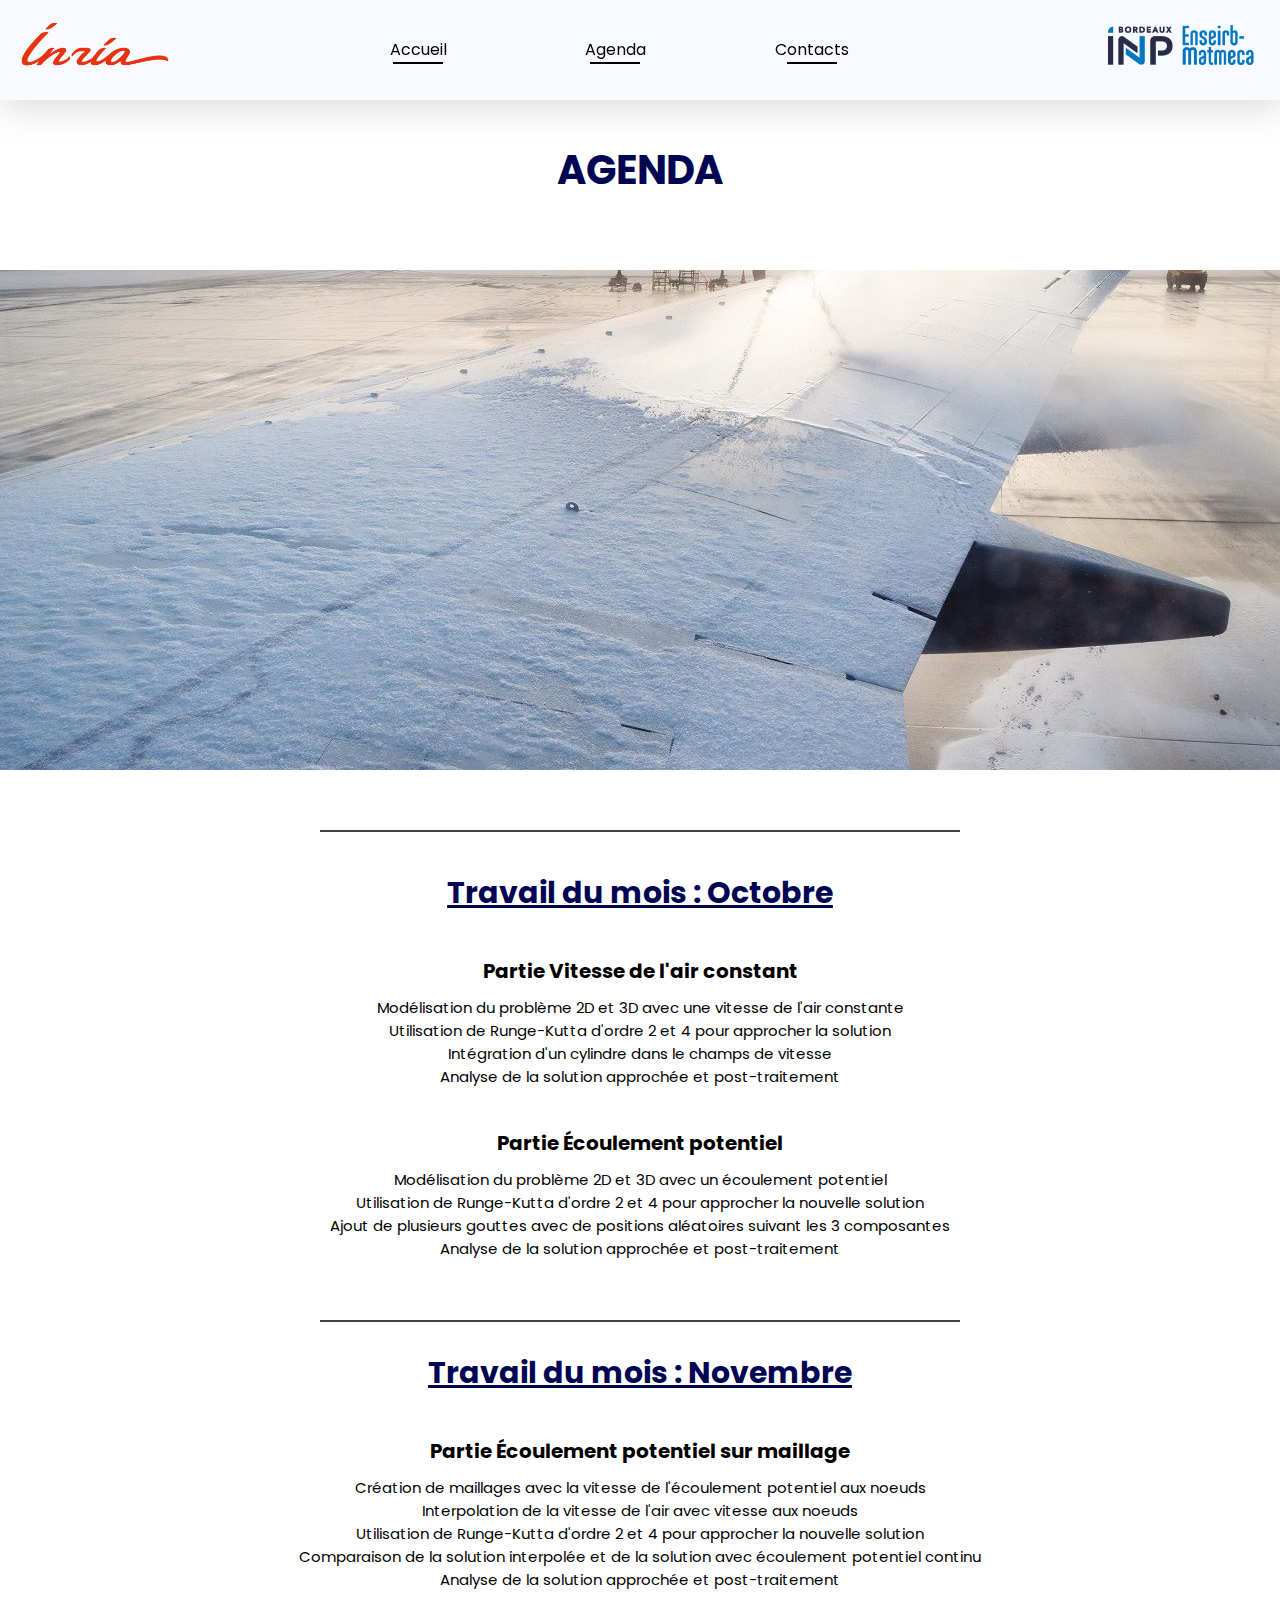
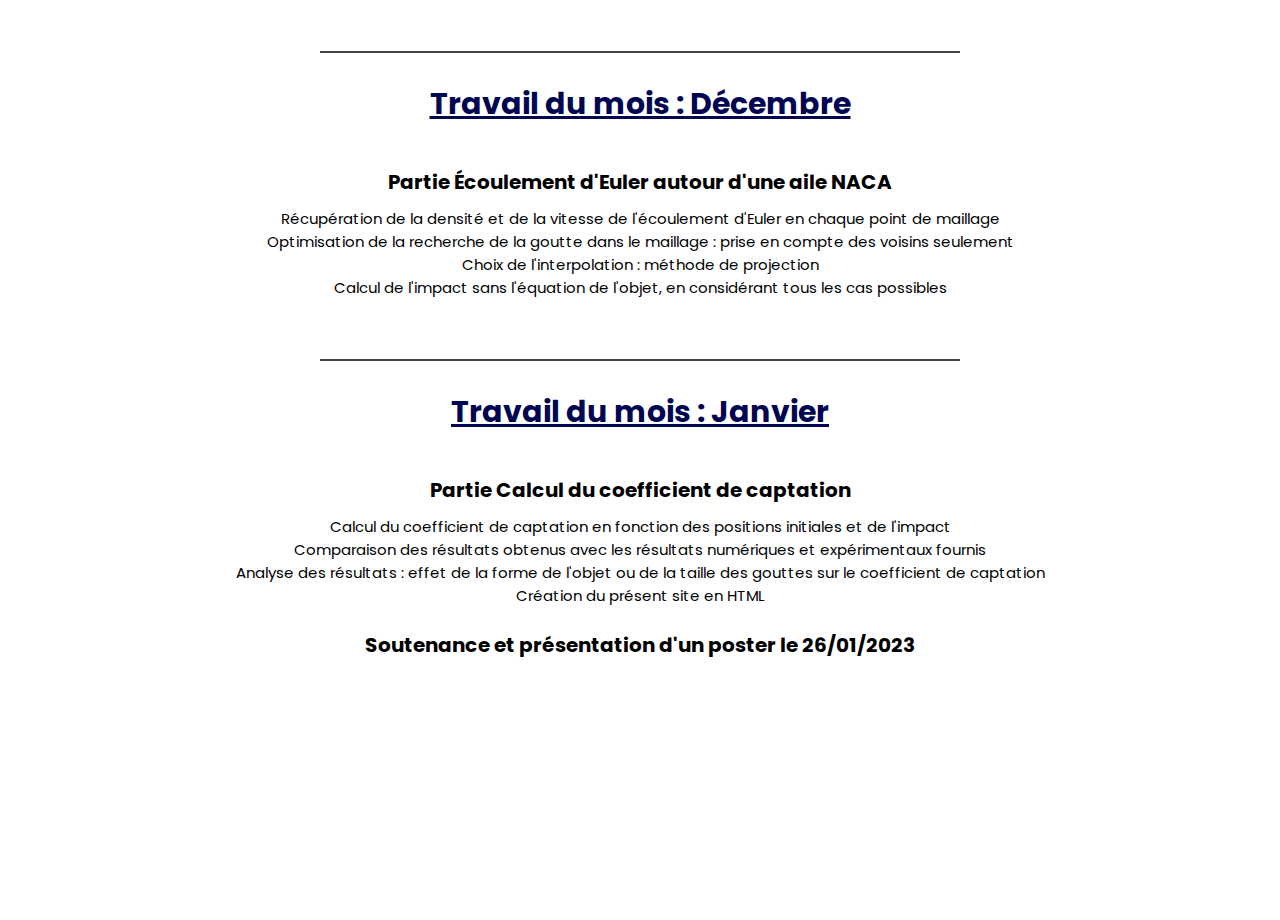
==== commit 3900ea6b: "update de l'agenda" ====
--- a/Agenda/index.html
+++ b/Agenda/index.html
@@ -75,17 +75,17 @@
                 <ul class="task">
                     <div class="titre">Partie Vitesse de l'air constant</div>
                     <li>Modélisation du problème 2D et 3D avec une vitesse de l'air constante</li>
-                    <li>Utilisation de Runge Kuta d'ordre 2 et 4 pour approcher la solution</li>
+                    <li>Utilisation de Runge-Kutta d'ordre 2 et 4 pour approcher la solution</li>
                     <li>Intégration d'un cylindre dans le champs de vitesse</li>
-                    <li>Analyse de la solution approché et post-traitement</li>
+                    <li>Analyse de la solution approchée et post-traitement</li>
                 </ul>
 
                 <ul class="task">
                     <div class="titre">Partie Écoulement potentiel</div>
                     <li>Modélisation du problème 2D et 3D avec un écoulement potentiel</li>
-                    <li>Utilisation de Runge Kuta d'ordre 2 et 4 pour approcher la nouvelle solution</li>
-                    <li>Ajout de plusieurs gouttes avec de positions random suivant les 3 composantes</li>
-                    <li>Analyse de la solution approché et post-traitement</li>
+                    <li>Utilisation de Runge-Kutta d'ordre 2 et 4 pour approcher la nouvelle solution</li>
+                    <li>Ajout de plusieurs gouttes avec de positions aléatoires suivant les 3 composantes</li>
+                    <li>Analyse de la solution approchée et post-traitement</li>
                 </ul>
 
                 <div class="trait-niveau">
@@ -101,11 +101,11 @@
 
                 <ul class="task">
                     <div class="titre">Partie Écoulement potentiel sur maillage</div>
-                    <li>Création de maillage avec vitesse de l'écoulement potentiel au noeud</li>
+                    <li>Création de maillages avec la vitesse de l'écoulement potentiel aux noeuds</li>
                     <li>Interpolation de la vitesse de l'air avec vitesse aux noeuds</li>
-                    <li>Utilisation de Runge Kuta d'ordre 2 et 4 pour approcher la nouvelle solution</li>
-                    <li>Comparaison solution interpolée et solution avec écoulement potentiel continue</li>
-                    <li>Analyse de la solution approché et post-traitement</li>
+                    <li>Utilisation de Runge-Kutta d'ordre 2 et 4 pour approcher la nouvelle solution</li>
+                    <li>Comparaison de la solution interpolée et de la solution avec écoulement potentiel continu</li>
+                    <li>Analyse de la solution approchée et post-traitement</li>
                 </ul>
 
 
@@ -136,7 +136,7 @@
 
 
                 <ul class="task">
-                    <div class="titre">Calcul du coefficient de captation</div>
+                    <div class="titre">Partie Calcul du coefficient de captation</div>
                     <li>Calcul du coefficient de captation en fonction des positions initiales et de l'impact</li>
                     <li>Comparaison des résultats obtenus avec les résultats numériques et expérimentaux fournis</li>
                     <li>Analyse des résultats : effet de la forme de l'objet ou de la taille des gouttes sur le coefficient de captation</li>
